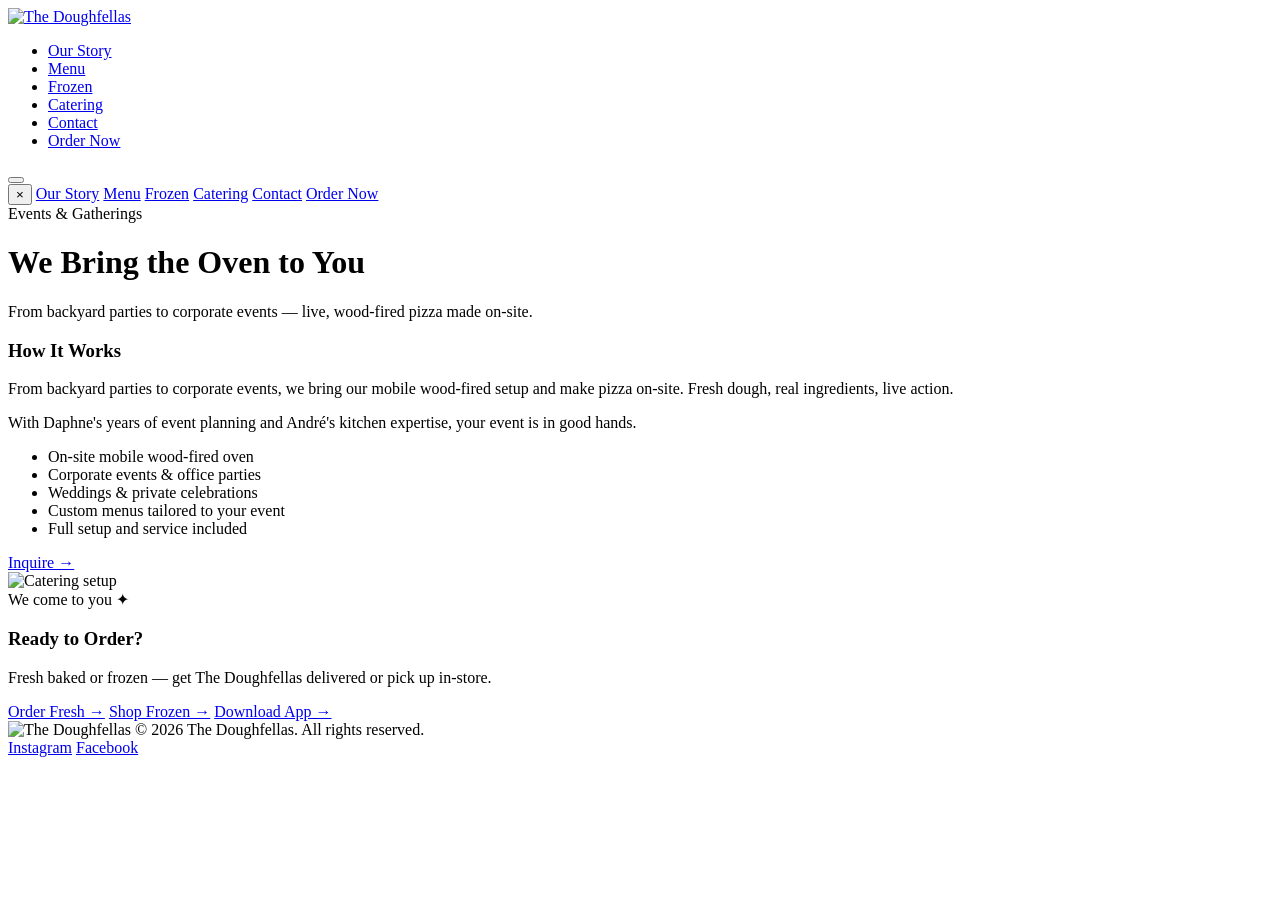
==== catering.html @ 970e0a29 "Add files via upload" ====
<!DOCTYPE html>
<html lang="en">
<head>
<meta charset="UTF-8">
<meta name="viewport" content="width=device-width, initial-scale=1.0">
<title>Catering | The Doughfellas</title>
<link href="https://fonts.googleapis.com/css2?family=Playfair+Display:ital,wght@0,400;0,500;0,600;0,700;0,800;0,900;1,400;1,500;1,600;1,700&family=Outfit:wght@200;300;400;500;600&family=Caveat:wght@400;500;600;700&family=Bebas+Neue&display=swap" rel="stylesheet">
<link rel="stylesheet" href="style.css">
</head>
<body class="subpage">
<!-- AMBIENT BACKGROUND LAYERS -->
<div class="ambient-canvas"></div>
<div class="ambient-vignette"></div>
<div class="page-grain"></div>

<!-- NAV -->
<nav id="nav" class="solid">
  <a href="index.html" class="nav-logo">
    <img src="https://static.wixstatic.com/media/4206cc_f640ffda021c457facb91af8ea67c948~mv2.png/v1/fill/w_400,h_222,al_c,q_85,usm_0.66_1.00_0.01,enc_avif,quality_auto/4206cc_f640ffda021c457facb91af8ea67c948~mv2.png" alt="The Doughfellas">
  </a>
  <ul class="nav-links">
    <li><a href="index.html#about">Our Story</a></li>
    <li><a href="menu.html">Menu</a></li>
    <li><a href="frozen.html">Frozen</a></li>
    <li><a href="catering.html" class="active">Catering</a></li>
    <li><a href="contact.html">Contact</a></li>
    <li><a href="https://direct.chownow.com/order/39523/locations" target="_blank" class="nav-order">Order Now</a></li>
  </ul>
  <button class="hamburger" id="hamburger" aria-label="Menu">
    <span></span><span></span><span></span>
  </button>
</nav>

<!-- MOBILE MENU -->
<div class="mobile-menu" id="mobileMenu">
  <button class="mobile-close" id="mobileClose">×</button>
  <a href="index.html#about">Our Story</a>
  <a href="menu.html">Menu</a>
  <a href="frozen.html">Frozen</a>
  <a href="catering.html" class="active">Catering</a>
  <a href="contact.html">Contact</a>
  <a href="https://direct.chownow.com/order/39523/locations" target="_blank">Order Now</a>
</div>


<div class="page-header reveal">
  <div class="section-label">Events & Gatherings</div>
  <h1>We Bring the <span class="italic">Oven</span> to You</h1>
  <p>From backyard parties to corporate events — live, wood-fired pizza made on-site.</p>
</div>
<!-- CATERING -->
<section class="catering section-glow" id="catering">
  <div class="catering-text reveal">
    
    <h3>How It <span class="italic">Works</span></h3>
    <p>From backyard parties to corporate events, we bring our mobile wood-fired setup and make pizza on-site. Fresh dough, real ingredients, live action.</p>
    <p>With Daphne's years of event planning and André's kitchen expertise, your event is in good hands.</p>
    <ul class="catering-list">
      <li>On-site mobile wood-fired oven</li>
      <li>Corporate events & office parties</li>
      <li>Weddings & private celebrations</li>
      <li>Custom menus tailored to your event</li>
      <li>Full setup and service included</li>
    </ul>
    <a href="https://www.thedoughfellas.com/catering" class="btn btn-flame" target="_blank" style="margin-top:1.5rem;">Inquire →</a>
  </div>
  <div class="catering-img reveal">
    <img src="https://static.wixstatic.com/media/4206cc_b29213c6a2f143898ef0ddeda1ab55da~mv2.png/v1/fill/w_700,h_880,al_c,q_90,enc_avif,quality_auto/4206cc_b29213c6a2f143898ef0ddeda1ab55da~mv2.png" alt="Catering setup">
    <div class="catering-img-tag">We come to you ✦</div>
  </div>
</section>


<!-- CTA BANNER -->
<div class="cta-banner reveal">
  <h3>Ready to <span class="italic">Order?</span></h3>
  <p>Fresh baked or frozen — get The Doughfellas delivered or pick up in-store.</p>
  <div class="btn-row">
    <a href="https://direct.chownow.com/order/39523/locations" target="_blank" class="btn btn-flame">Order Fresh →</a>
    <a href="https://www.thedoughfellas.com/online-ordering" target="_blank" class="btn btn-ghost">Shop Frozen →</a>
    <a href="https://apps.apple.com/us/app/the-doughfellas/id6503425966" target="_blank" class="btn btn-ghost">Download App →</a>
  </div>
</div>

<!-- FOOTER -->
<footer>
  <div class="footer-left">
    <img src="https://static.wixstatic.com/media/4206cc_f640ffda021c457facb91af8ea67c948~mv2.png/v1/fill/w_300,h_166,al_c,q_85,usm_0.66_1.00_0.01,enc_avif,quality_auto/4206cc_f640ffda021c457facb91af8ea67c948~mv2.png" alt="The Doughfellas">
    <span class="footer-copy">© 2026 The Doughfellas. All rights reserved.</span>
  </div>
  <div class="footer-socials">
    <a href="https://www.instagram.com/thedoughfellas/" target="_blank">Instagram</a>
    <a href="https://www.facebook.com/profile.php?id=100086340607032" target="_blank">Facebook</a>
  </div>
</footer>

<script>
  // Nav solid on scroll (subpages start solid)
  const nav = document.getElementById('nav');
  if (!document.body.classList.contains('subpage')) {
    window.addEventListener('scroll', () => {
      nav.classList.toggle('solid', window.scrollY > 80);
    });
  }

  // Mobile menu
  const hamburger = document.getElementById('hamburger');
  const mobileMenu = document.getElementById('mobileMenu');
  const mobileClose = document.getElementById('mobileClose');
  hamburger.addEventListener('click', () => mobileMenu.classList.add('open'));
  mobileClose.addEventListener('click', () => mobileMenu.classList.remove('open'));

  // Smooth scroll for anchor links
  document.querySelectorAll('a[href^="#"]').forEach(a => {
    a.addEventListener('click', e => {
      const t = document.querySelector(a.getAttribute('href'));
      if (t) {
        e.preventDefault();
        window.scrollTo({ top: t.getBoundingClientRect().top + window.scrollY - 72, behavior: 'smooth' });
      }
    });
  });

  // Scroll reveals
  const obs = new IntersectionObserver((entries) => {
    entries.forEach((entry, i) => {
      if (entry.isIntersecting) {
        setTimeout(() => entry.target.classList.add('visible'), i * 80);
        obs.unobserve(entry.target);
      }
    });
  }, { threshold: 0.08, rootMargin: '0px 0px -40px 0px' });
  document.querySelectorAll('.reveal').forEach(el => obs.observe(el));

  // Section glow observer
  const glowObs = new IntersectionObserver((entries) => {
    entries.forEach(entry => {
      if (entry.isIntersecting) entry.target.classList.add('in-view');
    });
  }, { threshold: 0.05, rootMargin: '0px 0px -10% 0px' });
  document.querySelectorAll('.section-glow').forEach(el => glowObs.observe(el));
</script>

</body>
</html>
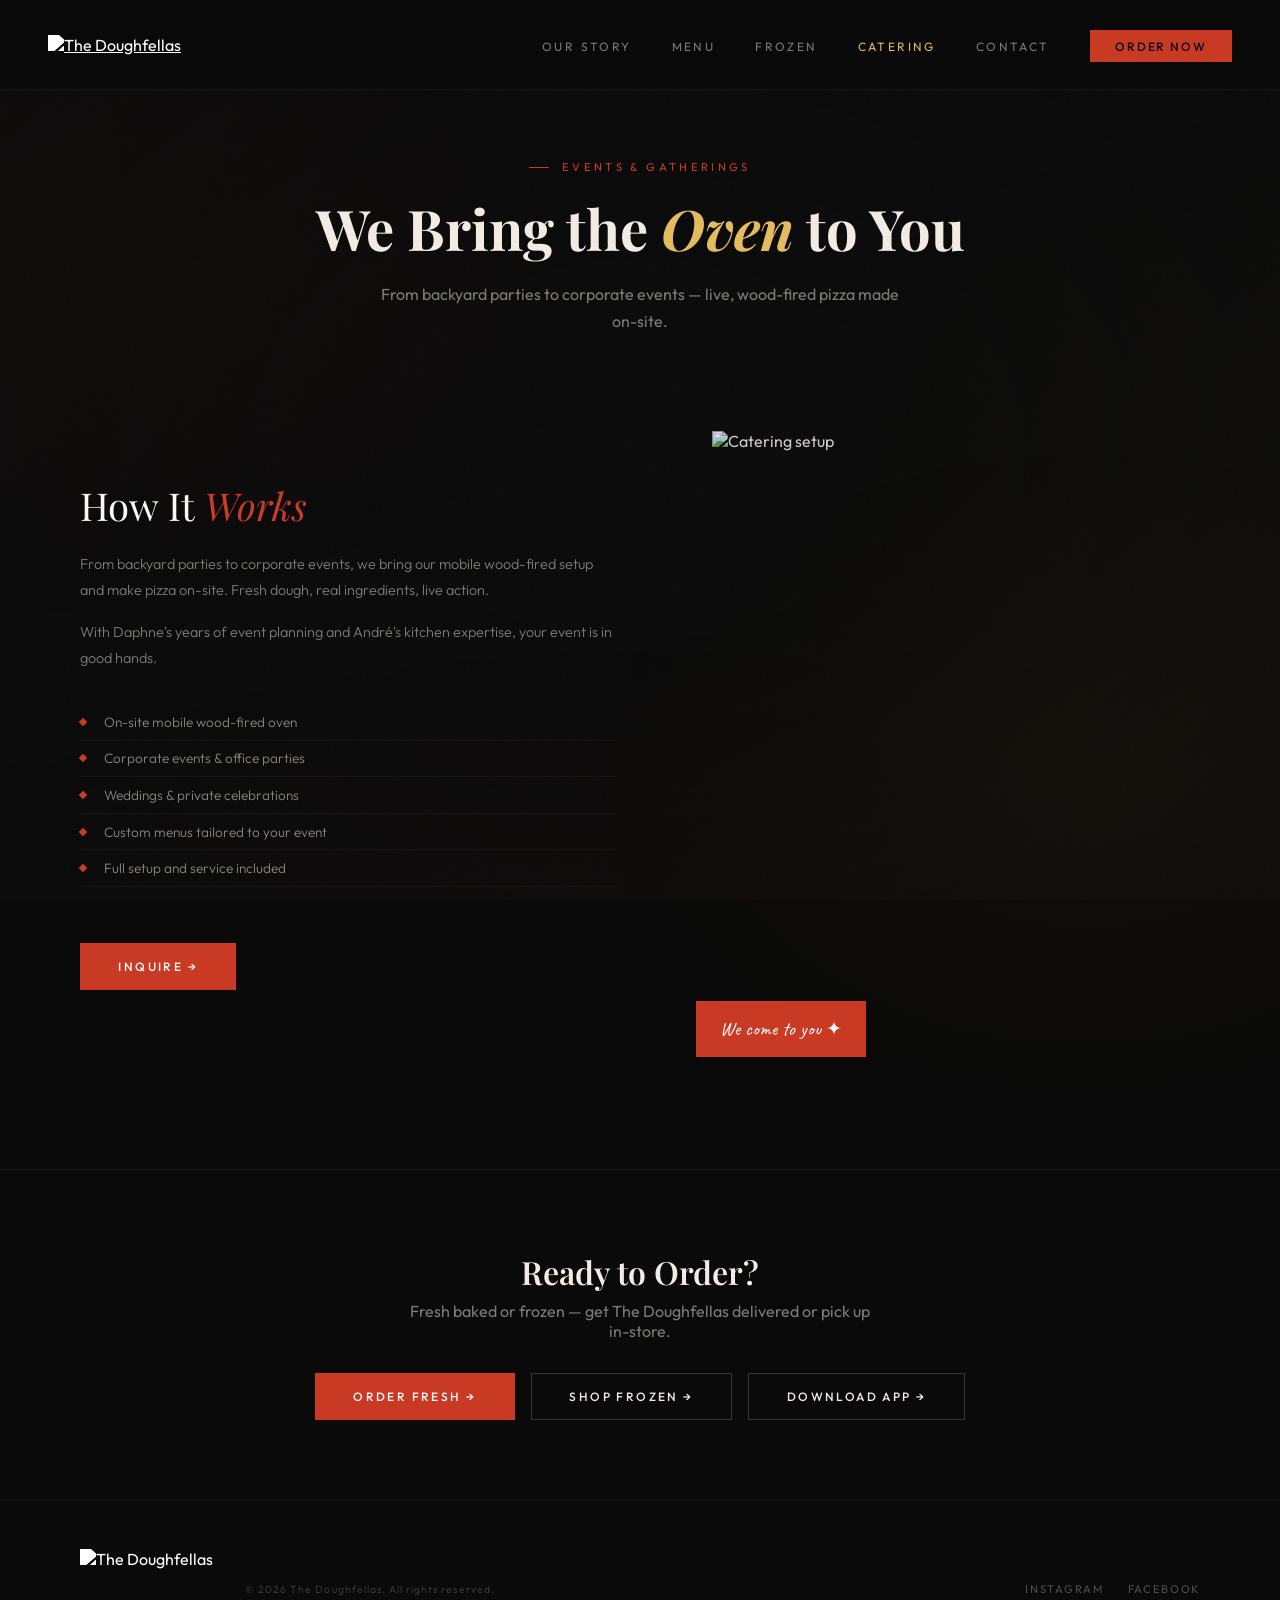
==== commit 39e324c6: "Add files via upload" ====
--- a/catering.html
+++ b/catering.html
@@ -2,8 +2,12 @@
 <html lang="en">
 <head>
 <meta charset="UTF-8">
+<meta name="description" content="Book The Doughfellas for your next event. Artisan Neapolitan pizza catering for corporate events, weddings, and private parties in South Florida.">
+<meta name="theme-color" content="#0a0a0a">
 <meta name="viewport" content="width=device-width, initial-scale=1.0">
 <title>Catering | The Doughfellas</title>
+<link rel="preconnect" href="https://fonts.googleapis.com">
+<link rel="preconnect" href="https://fonts.gstatic.com" crossorigin>
 <link href="https://fonts.googleapis.com/css2?family=Playfair+Display:ital,wght@0,400;0,500;0,600;0,700;0,800;0,900;1,400;1,500;1,600;1,700&family=Outfit:wght@200;300;400;500;600&family=Caveat:wght@400;500;600;700&family=Bebas+Neue&display=swap" rel="stylesheet">
 <link rel="stylesheet" href="style.css">
 </head>
@@ -85,7 +89,7 @@
 <!-- FOOTER -->
 <footer>
   <div class="footer-left">
-    <img src="https://static.wixstatic.com/media/4206cc_f640ffda021c457facb91af8ea67c948~mv2.png/v1/fill/w_300,h_166,al_c,q_85,usm_0.66_1.00_0.01,enc_avif,quality_auto/4206cc_f640ffda021c457facb91af8ea67c948~mv2.png" alt="The Doughfellas">
+    <img src="https://static.wixstatic.com/media/4206cc_f640ffda021c457facb91af8ea67c948~mv2.png/v1/fill/w_300,h_166,al_c,q_85,usm_0.66_1.00_0.01,enc_avif,quality_auto/4206cc_f640ffda021c457facb91af8ea67c948~mv2.png" alt="The Doughfellas" loading="lazy">
     <span class="footer-copy">© 2026 The Doughfellas. All rights reserved.</span>
   </div>
   <div class="footer-socials">
--- a/style.css
+++ b/style.css
@@ -0,0 +1,2027 @@
+  :root {
+    --black: #0A0A0A;
+    --dark: #111111;
+    --dark2: #1A1A1A;
+    --dark3: #222222;
+    --flame: #C93A25;
+    --flame-glow: #E04A32;
+    --gold: #C9993A;
+    --gold-light: #E4BC5E;
+    --cream: #F2ECE4;
+    --cream-dim: rgba(242,236,228,0.5);
+    --smoke: #888;
+    --white: #FAFAF8;
+  }
+
+  * { margin: 0; padding: 0; box-sizing: border-box; }
+  html { scroll-behavior: smooth; }
+
+  body {
+    font-family: 'Outfit', sans-serif;
+    background: var(--black);
+    color: var(--cream);
+    overflow-x: hidden;
+    -webkit-font-smoothing: antialiased;
+  }
+
+  /* ═══ AMBIENT GLOW SYSTEM ═══ */
+  /* Warm oven-light bleeds that give depth to the dark space */
+  .ambient-canvas {
+    position: fixed;
+    inset: 0;
+    z-index: 0;
+    pointer-events: none;
+    background:
+      radial-gradient(ellipse 50% 40% at 0% 30%, rgba(201,58,37,0.04) 0%, transparent 100%),
+      radial-gradient(ellipse 40% 50% at 100% 60%, rgba(201,153,58,0.03) 0%, transparent 100%),
+      radial-gradient(ellipse 60% 30% at 50% 100%, rgba(201,58,37,0.025) 0%, transparent 100%);
+  }
+
+  /* Per-section ambient glows */
+  .glow-wrap {
+    position: relative;
+    z-index: 1;
+  }
+
+  .section-glow {
+    position: relative;
+  }
+
+  .section-glow::after {
+    content: '';
+    position: absolute;
+    inset: 0;
+    pointer-events: none;
+    z-index: 0;
+    opacity: 0;
+    transition: opacity 1.5s ease;
+  }
+
+  .section-glow.in-view::after {
+    opacity: 1;
+  }
+
+  /* Each section gets a unique glow placement */
+  .about.section-glow::after {
+    background:
+      radial-gradient(ellipse 35% 60% at 90% 20%, rgba(201,58,37,0.05) 0%, transparent 100%),
+      radial-gradient(ellipse 25% 40% at 5% 80%, rgba(201,153,58,0.035) 0%, transparent 100%);
+  }
+
+  .ingredients.section-glow::after {
+    background:
+      radial-gradient(ellipse 40% 30% at 10% 50%, rgba(201,153,58,0.045) 0%, transparent 100%),
+      radial-gradient(ellipse 30% 50% at 95% 70%, rgba(201,58,37,0.03) 0%, transparent 100%);
+  }
+
+  .menu-section.section-glow::after {
+    background:
+      radial-gradient(ellipse 50% 35% at 80% 15%, rgba(201,58,37,0.04) 0%, transparent 100%),
+      radial-gradient(ellipse 30% 40% at 15% 85%, rgba(201,153,58,0.03) 0%, transparent 100%);
+  }
+
+  .order-section.section-glow::after {
+    background:
+      radial-gradient(ellipse 35% 50% at 50% 30%, rgba(201,58,37,0.05) 0%, transparent 100%);
+  }
+
+  .catering.section-glow::after {
+    background:
+      radial-gradient(ellipse 40% 45% at 85% 50%, rgba(201,153,58,0.04) 0%, transparent 100%);
+  }
+
+  .contact.section-glow::after {
+    background:
+      radial-gradient(ellipse 30% 40% at 20% 30%, rgba(201,58,37,0.035) 0%, transparent 100%),
+      radial-gradient(ellipse 25% 35% at 75% 70%, rgba(201,153,58,0.025) 0%, transparent 100%);
+  }
+
+  /* Subtle grain overlay across entire page */
+  .page-grain {
+    position: fixed;
+    inset: 0;
+    z-index: 999;
+    pointer-events: none;
+    opacity: 0.035;
+    background-image: url("data:image/svg+xml,%3Csvg viewBox='0 0 256 256' xmlns='http://www.w3.org/2000/svg'%3E%3Cfilter id='n'%3E%3CfeTurbulence type='fractalNoise' baseFrequency='0.9' numOctaves='4' stitchTiles='stitch'/%3E%3C/filter%3E%3Crect width='100%25' height='100%25' filter='url(%23n)' opacity='1'/%3E%3C/svg%3E");
+    background-repeat: repeat;
+    background-size: 200px 200px;
+  }
+
+  .section-glow > * {
+    position: relative;
+    z-index: 1;
+  }
+
+  /* Animated vignette that shifts subtly */
+  .ambient-vignette {
+    position: fixed;
+    inset: 0;
+    z-index: 0;
+    pointer-events: none;
+    background: radial-gradient(ellipse 70% 70% at 50% 50%, transparent 30%, rgba(10,10,10,0.5) 100%);
+    animation: vignetteShift 20s ease-in-out infinite alternate;
+  }
+
+  @keyframes vignetteShift {
+    0% {
+      background: radial-gradient(ellipse 70% 70% at 45% 45%, transparent 30%, rgba(10,10,10,0.5) 100%);
+    }
+    33% {
+      background: radial-gradient(ellipse 65% 75% at 55% 40%, transparent 30%, rgba(10,10,10,0.5) 100%);
+    }
+    66% {
+      background: radial-gradient(ellipse 75% 65% at 48% 55%, transparent 30%, rgba(10,10,10,0.5) 100%);
+    }
+    100% {
+      background: radial-gradient(ellipse 70% 70% at 52% 48%, transparent 30%, rgba(10,10,10,0.5) 100%);
+    }
+  }
+
+  ::selection { background: var(--flame); color: var(--white); }
+
+  /* ═══ NAV ═══ */
+  nav {
+    position: fixed;
+    top: 0; left: 0; right: 0;
+    z-index: 1000;
+    display: flex;
+    align-items: center;
+    justify-content: space-between;
+    padding: 0 3rem;
+    height: 110px;
+    background: transparent;
+    transition: all 0.5s cubic-bezier(0.16, 1, 0.3, 1);
+  }
+
+  nav.solid {
+    background: rgba(10,10,10,0.95);
+    backdrop-filter: blur(20px);
+    height: 90px;
+    border-bottom: 1px solid rgba(242,236,228,0.06);
+  }
+
+  .nav-logo img {
+    height: 140px;
+    transition: height 0.5s cubic-bezier(0.16, 1, 0.3, 1);
+    filter: brightness(0) invert(1);
+  }
+
+  nav.solid .nav-logo img { height: 75px; }
+
+  .nav-links {
+    display: flex;
+    gap: 2.5rem;
+    list-style: none;
+    align-items: center;
+  }
+
+  .nav-links a {
+    font-family: 'Outfit', sans-serif;
+    font-size: 0.75rem;
+    font-weight: 400;
+    color: var(--cream-dim);
+    text-decoration: none;
+    letter-spacing: 0.2em;
+    text-transform: uppercase;
+    transition: color 0.3s;
+  }
+
+  .nav-links a:hover { color: var(--flame); }
+
+  .nav-order {
+    font-size: 0.75rem !important;
+    font-weight: 500 !important;
+    color: var(--black) !important;
+    background: var(--flame);
+    padding: 0.55rem 1.6rem;
+    letter-spacing: 0.15em !important;
+    text-transform: uppercase;
+    transition: all 0.3s !important;
+  }
+
+  .nav-order:hover {
+    background: var(--flame-glow) !important;
+    color: var(--white) !important;
+    transform: translateY(-1px);
+  }
+
+  .hamburger {
+    display: none;
+    background: none;
+    border: none;
+    cursor: pointer;
+    width: 30px;
+    height: 20px;
+    position: relative;
+  }
+
+  .hamburger span {
+    position: absolute;
+    left: 0;
+    width: 100%;
+    height: 1.5px;
+    background: var(--cream);
+    transition: all 0.3s;
+  }
+
+  .hamburger span:nth-child(1) { top: 0; }
+  .hamburger span:nth-child(2) { top: 9px; }
+  .hamburger span:nth-child(3) { top: 18px; }
+
+  .mobile-menu {
+    display: none;
+    position: fixed;
+    inset: 0;
+    background: var(--black);
+    z-index: 999;
+    flex-direction: column;
+    align-items: center;
+    justify-content: center;
+    gap: 2.5rem;
+  }
+
+  .mobile-menu.open { display: flex; }
+
+  .mobile-menu a {
+    font-family: 'Playfair Display', serif;
+    font-size: 2rem;
+    color: var(--cream);
+    text-decoration: none;
+    font-weight: 400;
+    letter-spacing: 0.05em;
+    transition: color 0.3s;
+  }
+
+  .mobile-menu a:hover { color: var(--flame); }
+
+  .mobile-close {
+    position: absolute;
+    top: 2rem;
+    right: 2rem;
+    background: none;
+    border: none;
+    color: var(--cream);
+    font-size: 2rem;
+    cursor: pointer;
+    font-weight: 200;
+  }
+
+  /* ═══ HERO ═══ */
+  .hero {
+    position: relative;
+    height: 100vh;
+    min-height: 750px;
+    display: flex;
+    align-items: flex-end;
+    overflow: hidden;
+  }
+
+  .hero-bg {
+    position: absolute;
+    inset: 0;
+    background:
+      url('images/hero-bg.webp')
+      center center / cover no-repeat;
+  }
+
+  .hero-overlay {
+    position: absolute;
+    inset: 0;
+    /* Left-heavy gradient: opaque on left for text, transparent on right for pizza */
+    background:
+      linear-gradient(90deg,
+        rgba(10,10,10,0.92) 0%,
+        rgba(10,10,10,0.85) 25%,
+        rgba(10,10,10,0.55) 50%,
+        rgba(10,10,10,0.15) 75%,
+        rgba(10,10,10,0.05) 100%
+      ),
+      /* Bottom fade for clean transition to next section */
+      linear-gradient(180deg,
+        rgba(10,10,10,0.25) 0%,
+        transparent 15%,
+        transparent 75%,
+        rgba(10,10,10,0.95) 100%
+      ),
+      /* Top edge for nav readability */
+      linear-gradient(180deg,
+        rgba(10,10,10,0.5) 0%,
+        transparent 12%
+      );
+  }
+
+  .hero-grain {
+    position: absolute;
+    inset: 0;
+    opacity: 0.06;
+    background-image: url("data:image/svg+xml,%3Csvg viewBox='0 0 512 512' xmlns='http://www.w3.org/2000/svg'%3E%3Cfilter id='n'%3E%3CfeTurbulence type='fractalNoise' baseFrequency='0.75' numOctaves='4' stitchTiles='stitch'/%3E%3C/filter%3E%3Crect width='100%25' height='100%25' filter='url(%23n)' opacity='1'/%3E%3C/svg%3E");
+  }
+
+  .hero-content {
+    position: relative;
+    z-index: 2;
+    padding: 0 5rem 6rem;
+    max-width: 720px;
+    will-change: transform;
+  }
+
+  .hero-badge {
+    display: inline-flex;
+    align-items: center;
+    gap: 0.6rem;
+    font-size: 0.7rem;
+    font-weight: 400;
+    letter-spacing: 0.3em;
+    text-transform: uppercase;
+    color: var(--gold-light);
+    margin-bottom: 1.5rem;
+    opacity: 0;
+    animation: slideUp 1s ease 0.3s forwards;
+  }
+
+  .hero-badge::before {
+    content: '';
+    width: 30px;
+    height: 1px;
+    background: var(--gold);
+  }
+
+  .hero-title {
+    font-family: 'Playfair Display', serif;
+    font-size: clamp(3.5rem, 8vw, 7rem);
+    font-weight: 400;
+    line-height: 0.95;
+    color: var(--white);
+    margin-bottom: 1.5rem;
+    opacity: 0;
+    animation: slideUp 1s ease 0.5s forwards;
+    text-shadow: 0 2px 40px rgba(0,0,0,0.4);
+  }
+
+  .hero-title .italic {
+    font-style: italic;
+    font-weight: 500;
+    color: var(--flame);
+  }
+
+  .hero-title .thin {
+    font-family: 'Caveat', cursive;
+    font-weight: 500;
+    opacity: 0.85;
+    font-size: 0.5em;
+    display: block;
+    letter-spacing: 0.02em;
+    margin-top: 0.4rem;
+    color: var(--cream);
+    white-space: nowrap;
+  }
+
+  .hero-desc {
+    font-size: 1rem;
+    font-weight: 300;
+    color: var(--white);
+    max-width: 420px;
+    line-height: 1.7;
+    margin-bottom: 2.5rem;
+    opacity: 0;
+    animation: slideUp 1s ease 0.7s forwards;
+    text-shadow: 0 1px 20px rgba(0,0,0,0.3);
+  }
+
+  .hero-actions {
+    display: flex;
+    gap: 1rem;
+    align-items: center;
+    opacity: 0;
+    animation: slideUp 1s ease 0.9s forwards;
+  }
+
+  @keyframes slideUp {
+    from { opacity: 0; transform: translateY(25px); }
+    to { opacity: 1; transform: translateY(0); }
+  }
+
+  .btn {
+    font-family: 'Outfit', sans-serif;
+    font-size: 0.75rem;
+    font-weight: 500;
+    letter-spacing: 0.2em;
+    text-transform: uppercase;
+    padding: 1rem 2.4rem;
+    border: none;
+    cursor: pointer;
+    text-decoration: none;
+    display: inline-flex;
+    align-items: center;
+    gap: 0.6rem;
+    transition: all 0.4s cubic-bezier(0.16, 1, 0.3, 1);
+  }
+
+  .btn-flame {
+    background: var(--flame);
+    color: var(--white);
+  }
+
+  .btn-flame:hover {
+    background: var(--flame-glow);
+    transform: translateY(-2px);
+    box-shadow: 0 8px 30px rgba(232,67,42,0.3);
+  }
+
+  .btn-ghost {
+    background: transparent;
+    color: var(--cream);
+    border: 1px solid rgba(242,236,228,0.2);
+    padding: 0.95rem 2.35rem;
+  }
+
+  .btn-ghost:hover {
+    border-color: var(--cream);
+    transform: translateY(-2px);
+  }
+
+  .hero-scroll-indicator {
+    position: absolute;
+    right: 3rem;
+    bottom: 3rem;
+    z-index: 2;
+    writing-mode: vertical-rl;
+    font-size: 0.6rem;
+    letter-spacing: 0.3em;
+    text-transform: uppercase;
+    color: rgba(242,236,228,0.3);
+    display: flex;
+    align-items: center;
+    gap: 1rem;
+  }
+
+  .hero-scroll-indicator::after {
+    content: '';
+    width: 1px;
+    height: 50px;
+    background: linear-gradient(to bottom, var(--flame), transparent);
+    animation: scrollPulse 2s ease infinite;
+  }
+
+  @keyframes scrollPulse {
+    0%, 100% { opacity: 0.4; height: 50px; }
+    50% { opacity: 1; height: 60px; }
+  }
+
+  /* ═══ WOOD DIVIDER ═══ */
+  .wood-divider {
+    position: relative;
+    width: 100%;
+    overflow: hidden;
+    background: transparent;
+    line-height: 0;
+  }
+
+  .wood-plank {
+    position: relative;
+    width: 100%;
+    display: block;
+  }
+
+  .wood-plank img {
+    width: 100%;
+    height: auto;
+    display: block;
+  }
+
+  /* Ticker on the plank */
+  .wood-ticker {
+    position: absolute;
+    top: 0;
+    left: 0;
+    width: 100%;
+    height: 100%;
+    display: flex;
+    align-items: center;
+    overflow: hidden;
+    z-index: 2;
+  }
+
+  .wood-ticker-track {
+    display: flex;
+    align-items: center;
+    white-space: nowrap;
+    animation: woodTicker 40s linear infinite;
+  }
+
+  @keyframes woodTicker {
+    0% { transform: translateX(0); }
+    100% { transform: translateX(-50%); }
+  }
+
+  .wood-ticker-item {
+    display: flex;
+    align-items: center;
+    padding: 0 0.4rem;
+  }
+
+  .wood-ticker-text {
+    font-family: 'Playfair Display', serif;
+    font-size: 0.85rem;
+    font-weight: 600;
+    font-style: italic;
+    letter-spacing: 0.18em;
+    color: rgba(80,65,50,0.85);
+    text-shadow:
+      0 1px 2px rgba(255,255,255,0.25);
+    text-transform: uppercase;
+  }
+
+  /* ── Ornament separators ── */
+  .wood-ticker-ornament {
+    display: flex;
+    align-items: center;
+    justify-content: center;
+    margin: 0 1rem;
+    flex-shrink: 0;
+  }
+
+  .wood-ticker-ornament svg {
+    display: block;
+  }
+
+  @media (max-width: 768px) {
+    .wood-ticker-text {
+      font-size: 0.7rem;
+      letter-spacing: 0.12em;
+    }
+    .wood-ticker-ornament {
+      margin: 0 0.6rem;
+    }
+    .wood-ticker-ornament svg {
+      transform: scale(0.8);
+    }
+  }
+
+  /* ═══ ABOUT ═══ */
+  .about {
+    max-width: 1300px;
+    margin: 0 auto;
+    padding: 0 0 0;
+  }
+
+  /* HERO ROW — full-width image with overlaid text */
+  .about-hero {
+    position: relative;
+    width: 100vw;
+    margin-left: calc(-50vw + 50%);
+    min-height: 80vh;
+    display: flex;
+    align-items: center;
+    overflow: hidden;
+  }
+
+  .about-hero-bg {
+    position: absolute;
+    inset: 0;
+    z-index: 0;
+  }
+
+  .about-hero-bg img {
+    width: 100%;
+    height: 100%;
+    object-fit: cover;
+    object-position: center top;
+    filter: brightness(0.45) contrast(1.1);
+  }
+
+  .about-hero-overlay {
+    position: relative;
+    z-index: 2;
+    max-width: 1300px;
+    margin: 0 auto;
+    padding: 8rem 5rem;
+    width: 100%;
+    display: grid;
+    grid-template-columns: 1fr 1fr;
+    gap: 4rem;
+    align-items: center;
+  }
+
+  .about-hero-text {
+    padding-right: 2rem;
+  }
+
+  .about-hero-text .section-heading {
+    text-shadow: 0 2px 30px rgba(0,0,0,0.5);
+  }
+
+  .about-hero-text .about-copy-lead {
+    text-shadow: 0 1px 15px rgba(0,0,0,0.4);
+  }
+
+  .about-hero-text .about-text {
+    text-shadow: 0 1px 10px rgba(0,0,0,0.3);
+  }
+
+  .about-hero-year {
+    position: absolute;
+    top: 3rem;
+    right: 5rem;
+    background: var(--flame);
+    color: var(--white);
+    padding: 1rem 1.2rem;
+    font-family: 'Playfair Display', serif;
+    font-size: 1.8rem;
+    font-weight: 700;
+    line-height: 1;
+    writing-mode: vertical-rl;
+    text-orientation: mixed;
+    letter-spacing: 0.05em;
+    z-index: 3;
+  }
+
+  .about-row {
+    display: grid;
+    grid-template-columns: 1fr 1fr;
+    gap: 5rem;
+    align-items: center;
+    padding: 4rem 0;
+    max-width: 1300px;
+    margin: 0 auto;
+    padding-left: 5rem;
+    padding-right: 5rem;
+  }
+
+  .about-row + .about-row {
+    border-top: 1px solid rgba(242,236,228,0.06);
+  }
+
+  /* Text blocks */
+  .about-copy {
+    padding: 1rem 0;
+  }
+
+  .about-copy-lead {
+    font-family: 'Playfair Display', serif;
+    font-size: 1.6rem;
+    font-weight: 400;
+    line-height: 1.45;
+    color: var(--cream);
+    margin-bottom: 1.8rem;
+  }
+
+  .about-copy-lead .italic {
+    font-style: italic;
+    color: var(--gold-light);
+  }
+
+  /* Legacy image blocks (kept for fallback) */
+  .about-img-wrap {
+    position: relative;
+  }
+
+  .about-img-main {
+    width: 100%;
+    aspect-ratio: 4/3;
+    object-fit: cover;
+    display: block;
+    filter: brightness(0.95) contrast(1.05);
+    border-radius: 2px;
+  }
+
+  .about-year-tag {
+    position: absolute;
+    top: 2rem;
+    right: -2rem;
+    background: var(--flame);
+    color: var(--white);
+    padding: 1rem 1.2rem;
+    font-family: 'Playfair Display', serif;
+    font-size: 1.8rem;
+    font-weight: 700;
+    line-height: 1;
+    writing-mode: vertical-rl;
+    text-orientation: mixed;
+    letter-spacing: 0.05em;
+  }
+
+  /* Polaroid / memory album treatment */
+  .about-polaroid-wrap {
+    display: flex;
+    justify-content: center;
+    padding: 1.5rem 0;
+  }
+
+  .about-polaroid {
+    position: relative;
+    background: #F5F1EB;
+    padding: 14px 14px 50px 14px;
+    box-shadow:
+      0 2px 8px rgba(0,0,0,0.3),
+      0 15px 50px rgba(0,0,0,0.25);
+    transform: rotate(-1.5deg);
+    max-width: 95%;
+  }
+
+  .about-polaroid img {
+    width: 100%;
+    aspect-ratio: 16/10;
+    object-fit: cover;
+    display: block;
+    filter: saturate(0.9) contrast(1.02);
+  }
+
+  .about-polaroid-caption {
+    position: absolute;
+    bottom: 12px;
+    left: 16px;
+    right: 16px;
+    font-family: 'Caveat', cursive;
+    font-size: 1.1rem;
+    color: #3a3530;
+    text-align: center;
+  }
+
+  /* Tape strips */
+  .about-polaroid::before,
+  .about-polaroid::after {
+    content: '';
+    position: absolute;
+    width: 55px;
+    height: 20px;
+    background: rgba(230,220,200,0.55);
+    backdrop-filter: blur(1px);
+    z-index: 2;
+    border: 1px solid rgba(200,190,170,0.3);
+  }
+
+  .about-polaroid::before {
+    top: -8px;
+    left: 25px;
+    transform: rotate(-4deg);
+    background: linear-gradient(135deg, rgba(230,220,200,0.5) 0%, rgba(240,235,225,0.35) 100%);
+  }
+
+  .about-polaroid::after {
+    top: -6px;
+    right: 30px;
+    transform: rotate(3deg);
+    background: linear-gradient(135deg, rgba(240,235,225,0.35) 0%, rgba(230,220,200,0.5) 100%);
+  }
+
+  /* Pull quote between rows */
+  .about-pullquote {
+    padding: 4rem 5rem;
+    border-top: 1px solid rgba(242,236,228,0.06);
+    text-align: center;
+    max-width: 750px;
+    margin: 0 auto;
+  }
+
+  .about-pullquote p {
+    font-family: 'Caveat', cursive;
+    font-size: 1.55rem;
+    line-height: 1.6;
+    color: var(--gold-light);
+    font-style: italic;
+  }
+
+  .about-right {}
+
+  @media (max-width: 1024px) {
+    .about-hero-overlay { padding: 6rem 3rem; }
+    .about-row { gap: 3rem; padding-left: 3rem; padding-right: 3rem; }
+  }
+
+  @media (max-width: 768px) {
+    .about-hero { min-height: auto; }
+    .about-hero-overlay { grid-template-columns: 1fr; gap: 2rem; padding: 5rem 1.5rem; }
+    .about-hero-text { padding-right: 0; }
+    .about-hero-year { top: 1.5rem; right: 1.5rem; }
+    .about-row { grid-template-columns: 1fr; gap: 2rem; padding: 3rem 1.5rem; }
+    .about-row.row-text-right .about-polaroid-wrap { order: 1; }
+    .about-row.row-text-right .about-copy { order: 2; }
+    .about-year-tag { right: 0; }
+    .about-polaroid { max-width: 100%; }
+    .about-copy-lead { font-size: 1.3rem; }
+  }
+
+  .section-label {
+    font-size: 0.7rem;
+    font-weight: 400;
+    letter-spacing: 0.3em;
+    text-transform: uppercase;
+    color: var(--flame);
+    margin-bottom: 1rem;
+    display: flex;
+    align-items: center;
+    gap: 0.8rem;
+  }
+
+  .section-label::before {
+    content: '';
+    width: 20px;
+    height: 1px;
+    background: var(--flame);
+  }
+
+  .section-heading {
+    font-family: 'Playfair Display', serif;
+    font-size: clamp(2.2rem, 4vw, 3.5rem);
+    font-weight: 400;
+    line-height: 1.1;
+    color: var(--white);
+    margin-bottom: 2rem;
+  }
+
+  .section-heading .italic {
+    font-style: italic;
+    color: var(--gold-light);
+  }
+
+  .about-text {
+    font-size: 0.95rem;
+    font-weight: 300;
+    line-height: 1.85;
+    color: rgba(242,236,228,0.55);
+    margin-bottom: 1.5rem;
+  }
+
+  /* ═══ INGREDIENTS ═══ */
+  .ingredients {
+    padding: 8rem 5rem;
+    background: var(--dark);
+    position: relative;
+    overflow: hidden;
+  }
+
+  .ingredients::before {
+    content: 'INGREDIENTS';
+    position: absolute;
+    bottom: 2rem;
+    left: -2rem;
+    font-family: 'Playfair Display', serif;
+    font-size: 9rem;
+    font-weight: 900;
+    color: rgba(242,236,228,0.015);
+    line-height: 1;
+    pointer-events: none;
+    white-space: nowrap;
+  }
+
+  .ingredients-intro {
+    max-width: 1200px;
+    margin: 0 auto 4rem;
+  }
+
+  .ingredients-intro p {
+    font-size: 0.95rem;
+    font-weight: 300;
+    line-height: 1.85;
+    color: rgba(242,236,228,0.5);
+    margin-top: 1.2rem;
+    max-width: 600px;
+  }
+
+  .ingredients-grid {
+    display: grid;
+    grid-template-columns: repeat(3, 1fr);
+    gap: 1px;
+    max-width: 1200px;
+    margin: 0 auto;
+    background: rgba(242,236,228,0.06);
+  }
+
+  .ingredient-card {
+    background: var(--dark);
+    padding: 2.5rem;
+    transition: all 0.5s cubic-bezier(0.16, 1, 0.3, 1);
+    position: relative;
+  }
+
+  .ingredient-card::before {
+    content: '';
+    position: absolute;
+    top: 0; left: 0;
+    width: 0; height: 2px;
+    background: var(--flame);
+    transition: width 0.6s cubic-bezier(0.16, 1, 0.3, 1);
+  }
+
+  .ingredient-card:hover { background: var(--dark2); }
+  .ingredient-card:hover::before { width: 100%; }
+
+  .ingredient-emoji {
+    font-size: 2rem;
+    display: block;
+    margin-bottom: 1rem;
+  }
+
+  .ingredient-name {
+    font-family: 'Playfair Display', serif;
+    font-size: 1.2rem;
+    font-weight: 600;
+    color: var(--white);
+    margin-bottom: 0.2rem;
+  }
+
+  .ingredient-origin {
+    font-family: 'Caveat', cursive;
+    font-size: 0.95rem;
+    color: var(--flame);
+    margin-bottom: 0.8rem;
+  }
+
+  .ingredient-desc {
+    font-size: 0.8rem;
+    font-weight: 300;
+    line-height: 1.7;
+    color: rgba(242,236,228,0.4);
+  }
+
+  .ingredient-tag {
+    display: inline-block;
+    margin-top: 1rem;
+    font-size: 0.6rem;
+    font-weight: 500;
+    letter-spacing: 0.2em;
+    text-transform: uppercase;
+    padding: 0.25rem 0.6rem;
+    border: 1px solid rgba(242,236,228,0.1);
+    color: rgba(242,236,228,0.3);
+  }
+
+  .ingredient-tag.brazilian {
+    border-color: rgba(201,153,58,0.3);
+    color: var(--gold);
+  }
+
+  .ingredients-footer {
+    margin: 3rem auto 0;
+    padding-top: 2rem;
+    border-top: 1px solid rgba(242,236,228,0.06);
+    display: flex;
+    align-items: center;
+    gap: 2rem;
+    max-width: 1200px;
+  }
+
+  .ingredients-footer p {
+    font-size: 0.85rem;
+    font-weight: 300;
+    color: rgba(242,236,228,0.35);
+    font-style: italic;
+    line-height: 1.7;
+  }
+
+  .ingredients-footer .flame-mark {
+    font-family: 'Caveat', cursive;
+    font-size: 1.3rem;
+    color: var(--flame);
+    flex-shrink: 0;
+  }
+
+  @media (max-width: 1024px) {
+    .ingredients { padding: 5rem 3rem; }
+    .ingredients-grid { grid-template-columns: 1fr 1fr; }
+    .ingredients::before { font-size: 6rem; }
+  }
+
+  @media (max-width: 768px) {
+    .ingredients { padding: 4rem 1.5rem; }
+    .ingredients-grid { grid-template-columns: 1fr; }
+    .ingredients::before { display: none; }
+    .ingredient-card { padding: 2rem 1.5rem; }
+    .ingredients-footer { flex-direction: column; gap: 1rem; }
+  }
+
+  /* ═══ REVIEWS ═══ */
+  .reviews {
+    padding: 7rem 5rem;
+    max-width: 1300px;
+    margin: 0 auto;
+    position: relative;
+  }
+
+  .reviews-header {
+    display: flex;
+    align-items: flex-end;
+    justify-content: space-between;
+    margin-bottom: 4rem;
+    padding-bottom: 3rem;
+    border-bottom: 1px solid rgba(242,236,228,0.06);
+  }
+
+  .reviews-header-left {
+    display: flex;
+    flex-direction: column;
+    gap: 0.8rem;
+  }
+
+  .reviews-rating-badge {
+    display: flex;
+    align-items: baseline;
+    gap: 1rem;
+  }
+
+  .reviews-score {
+    font-family: 'Playfair Display', serif;
+    font-size: 5rem;
+    font-weight: 700;
+    line-height: 1;
+    color: var(--cream);
+    letter-spacing: -0.02em;
+  }
+
+  .reviews-score-meta {
+    display: flex;
+    flex-direction: column;
+    gap: 0.4rem;
+  }
+
+  .reviews-stars {
+    display: flex;
+    gap: 3px;
+    font-size: 1.2rem;
+    color: #F4B400;
+  }
+
+  .reviews-star-empty {
+    opacity: 0.25;
+  }
+
+  .reviews-count {
+    font-size: 0.75rem;
+    font-weight: 300;
+    letter-spacing: 0.15em;
+    text-transform: uppercase;
+    color: rgba(242,236,228,0.4);
+  }
+
+  .reviews-google-attr {
+    display: flex;
+    align-items: center;
+    gap: 0.5rem;
+    font-size: 0.7rem;
+    font-weight: 400;
+    letter-spacing: 0.2em;
+    text-transform: uppercase;
+    color: rgba(242,236,228,0.3);
+  }
+
+  .reviews-google-attr svg {
+    width: 16px;
+    height: 16px;
+  }
+
+  .reviews-grid {
+    display: grid;
+    grid-template-columns: 1fr 1fr 1fr;
+    gap: 2rem;
+  }
+
+  .review-card {
+    padding: 2.5rem;
+    background: rgba(242,236,228,0.02);
+    border: 1px solid rgba(242,236,228,0.05);
+    border-radius: 2px;
+    display: flex;
+    flex-direction: column;
+    gap: 1.5rem;
+    transition: border-color 0.4s ease;
+  }
+
+  .review-card:hover {
+    border-color: rgba(242,236,228,0.12);
+  }
+
+  .review-card-stars {
+    display: flex;
+    gap: 2px;
+    font-size: 0.85rem;
+    color: #F4B400;
+  }
+
+  .review-card-text {
+    font-size: 0.95rem;
+    font-weight: 300;
+    line-height: 1.8;
+    color: rgba(242,236,228,0.7);
+    font-style: italic;
+    flex: 1;
+  }
+
+  .review-card-author {
+    display: flex;
+    align-items: center;
+    gap: 0.8rem;
+    padding-top: 1rem;
+    border-top: 1px solid rgba(242,236,228,0.05);
+  }
+
+  .review-card-avatar {
+    width: 36px;
+    height: 36px;
+    border-radius: 50%;
+    background: var(--flame);
+    display: flex;
+    align-items: center;
+    justify-content: center;
+    font-family: 'Playfair Display', serif;
+    font-size: 0.85rem;
+    font-weight: 600;
+    color: var(--white);
+    flex-shrink: 0;
+  }
+
+  .review-card-name {
+    font-size: 0.8rem;
+    font-weight: 400;
+    color: var(--cream);
+    letter-spacing: 0.03em;
+  }
+
+  .review-card-source {
+    font-size: 0.65rem;
+    font-weight: 300;
+    letter-spacing: 0.15em;
+    text-transform: uppercase;
+    color: rgba(242,236,228,0.3);
+    margin-top: 2px;
+  }
+
+  .review-card-featured {
+    grid-column: span 2;
+  }
+
+  .review-card-featured .review-card-text {
+    font-size: 1.15rem;
+    line-height: 1.75;
+    color: rgba(242,236,228,0.8);
+  }
+
+  @media (max-width: 1024px) {
+    .reviews { padding: 5rem 3rem; }
+    .reviews-grid { grid-template-columns: 1fr 1fr; }
+    .review-card-featured { grid-column: span 2; }
+    .reviews-score { font-size: 4rem; }
+  }
+
+  @media (max-width: 768px) {
+    .reviews { padding: 4rem 1.5rem; }
+    .reviews-header { flex-direction: column; align-items: flex-start; gap: 1rem; }
+    .reviews-grid { grid-template-columns: 1fr; }
+    .review-card-featured { grid-column: span 1; }
+    .review-card-featured .review-card-text { font-size: 1rem; }
+    .reviews-score { font-size: 3.5rem; }
+  }
+
+  /* ═══ MENU ═══ */
+  .menu-section {
+    padding: 8rem 5rem;
+    background: var(--dark);
+    position: relative;
+  }
+
+  .menu-section::before {
+    content: 'MENU';
+    position: absolute;
+    top: 4rem;
+    right: 5rem;
+    font-family: 'Playfair Display', serif;
+    font-size: 12rem;
+    font-weight: 900;
+    color: rgba(242,236,228,0.02);
+    line-height: 1;
+    pointer-events: none;
+  }
+
+  .menu-header {
+    max-width: 1200px;
+    margin: 0 auto 4rem;
+    display: flex;
+    justify-content: space-between;
+    align-items: flex-end;
+  }
+
+  .menu-header-right {
+    text-align: right;
+  }
+
+  .menu-header-right p {
+    font-size: 0.85rem;
+    color: var(--smoke);
+    font-weight: 300;
+    font-style: italic;
+    max-width: 300px;
+  }
+
+  .menu-grid {
+    max-width: 1200px;
+    margin: 0 auto;
+    display: grid;
+    grid-template-columns: 1fr 1fr;
+    gap: 2rem 6rem;
+  }
+
+  .menu-category {
+    margin-bottom: 2rem;
+  }
+
+  .menu-cat-title {
+    font-family: 'Caveat', cursive;
+    font-size: 1.8rem;
+    color: var(--flame);
+    margin-bottom: 1.5rem;
+    padding-bottom: 0.8rem;
+    border-bottom: 1px solid rgba(232,67,42,0.2);
+  }
+
+  .menu-item {
+    padding: 0.9rem 0;
+    border-bottom: 1px solid rgba(242,236,228,0.04);
+    transition: all 0.3s;
+  }
+
+  .menu-item:hover {
+    padding-left: 0.5rem;
+    border-bottom-color: rgba(232,67,42,0.15);
+  }
+
+  .menu-item-top {
+    display: flex;
+    justify-content: space-between;
+    align-items: baseline;
+  }
+
+  .menu-item-name {
+    font-family: 'Playfair Display', serif;
+    font-size: 1.1rem;
+    font-weight: 500;
+    color: var(--cream);
+    display: flex;
+    align-items: center;
+    gap: 0.6rem;
+  }
+
+  .menu-badge {
+    font-family: 'Outfit', sans-serif;
+    font-size: 0.55rem;
+    font-weight: 500;
+    letter-spacing: 0.15em;
+    text-transform: uppercase;
+    background: var(--flame);
+    color: var(--white);
+    padding: 0.15rem 0.5rem;
+    vertical-align: middle;
+  }
+
+  .menu-badge.new {
+    background: var(--gold);
+    color: var(--black);
+  }
+
+  .menu-item-desc {
+    font-size: 0.8rem;
+    font-weight: 300;
+    color: rgba(242,236,228,0.35);
+    margin-top: 0.25rem;
+    line-height: 1.5;
+    font-style: italic;
+  }
+
+  .menu-note {
+    text-align: center;
+    margin-top: 3rem;
+    padding-top: 2rem;
+    border-top: 1px solid rgba(242,236,228,0.06);
+  }
+
+  .menu-note p {
+    font-size: 0.8rem;
+    color: var(--smoke);
+    font-weight: 300;
+    font-style: italic;
+    margin-bottom: 1.5rem;
+  }
+
+  /* ═══ FULL-WIDTH IMAGE BREAK ═══ */
+  .image-break {
+    position: relative;
+    height: 60vh;
+    min-height: 400px;
+    overflow: hidden;
+  }
+
+  .image-break img {
+    width: 100%;
+    height: 100%;
+    object-fit: cover;
+    display: block;
+  }
+
+  .image-break-overlay {
+    position: absolute;
+    inset: 0;
+    background: linear-gradient(180deg, var(--dark) 0%, transparent 18%, transparent 65%, rgba(30,26,22,0.4) 80%, rgba(30,26,22,0.75) 90%, var(--dark) 100%);
+  }
+
+  .image-break-text {
+    position: absolute;
+    bottom: 3rem;
+    left: 5rem;
+    z-index: 2;
+  }
+
+  .image-break-text .script {
+    font-family: 'Caveat', cursive;
+    font-size: 2.5rem;
+    color: var(--gold-light);
+  }
+
+  .image-break-text p {
+    font-size: 0.75rem;
+    letter-spacing: 0.3em;
+    text-transform: uppercase;
+    color: rgba(242,236,228,0.4);
+    margin-top: 0.3rem;
+  }
+
+  /* ═══ BUILD YOUR OWN ═══ */
+  .byo {
+    padding: 6rem 5rem;
+    max-width: 1200px;
+    margin: 0 auto;
+  }
+
+  .byo-inner {
+    border: 1px solid rgba(242,236,228,0.08);
+    padding: 4rem;
+    position: relative;
+    overflow: hidden;
+  }
+
+  .byo-inner::before {
+    content: '';
+    position: absolute;
+    top: 0; left: 0;
+    width: 4px;
+    height: 100%;
+    background: var(--flame);
+  }
+
+  .byo-top {
+    display: flex;
+    justify-content: space-between;
+    align-items: flex-start;
+    margin-bottom: 3rem;
+  }
+
+  .byo-heading {
+    font-family: 'Playfair Display', serif;
+    font-size: 2rem;
+    font-weight: 400;
+    color: var(--white);
+  }
+
+  .byo-heading .italic { font-style: italic; color: var(--flame); }
+
+  .byo-cols {
+    display: grid;
+    grid-template-columns: repeat(4, 1fr);
+    gap: 3rem;
+  }
+
+  .byo-col-title {
+    font-family: 'Caveat', cursive;
+    font-size: 1.3rem;
+    color: var(--gold-light);
+    margin-bottom: 1rem;
+    padding-bottom: 0.5rem;
+    border-bottom: 1px solid rgba(201,153,58,0.2);
+  }
+
+  .byo-col ul {
+    list-style: none;
+    font-size: 0.82rem;
+    font-weight: 300;
+    line-height: 2;
+    color: rgba(242,236,228,0.45);
+  }
+
+  /* ═══ DOUGH BAR ═══ */
+  .dough-bar {
+    max-width: 1200px;
+    margin: 0 auto 6rem;
+    padding: 0 5rem;
+  }
+
+  .dough-bar-inner {
+    display: flex;
+    align-items: center;
+    gap: 2.5rem;
+    background: var(--dark2);
+    padding: 2.5rem 3rem;
+    border-left: 3px solid var(--gold);
+  }
+
+  .dough-bar-icon {
+    font-size: 3.5rem;
+    flex-shrink: 0;
+  }
+
+  .dough-bar-inner h4 {
+    font-family: 'Playfair Display', serif;
+    font-size: 1.3rem;
+    font-weight: 500;
+    color: var(--gold-light);
+    margin-bottom: 0.3rem;
+  }
+
+  .dough-bar-inner p {
+    font-size: 0.85rem;
+    font-weight: 300;
+    color: rgba(242,236,228,0.45);
+    line-height: 1.7;
+  }
+
+  /* ═══ ORDER SECTION ═══ */
+  .order-section {
+    padding: 8rem 5rem;
+    background: var(--dark);
+    text-align: center;
+  }
+
+  .order-cards {
+    max-width: 1100px;
+    margin: 4rem auto 0;
+    display: grid;
+    grid-template-columns: repeat(3, 1fr);
+    gap: 1.5rem;
+  }
+
+  .order-card {
+    background: var(--dark2);
+    padding: 3rem 2rem;
+    text-align: center;
+    border: 1px solid rgba(242,236,228,0.04);
+    transition: all 0.5s cubic-bezier(0.16, 1, 0.3, 1);
+    position: relative;
+    overflow: hidden;
+  }
+
+  .order-card::after {
+    content: '';
+    position: absolute;
+    bottom: 0; left: 0; right: 0;
+    height: 2px;
+    background: var(--flame);
+    transform: scaleX(0);
+    transition: transform 0.5s cubic-bezier(0.16, 1, 0.3, 1);
+  }
+
+  .order-card:hover { transform: translateY(-6px); border-color: rgba(232,67,42,0.15); }
+  .order-card:hover::after { transform: scaleX(1); }
+
+  .order-card-icon {
+    font-size: 2.8rem;
+    display: block;
+    margin-bottom: 1.2rem;
+  }
+
+  .order-card h3 {
+    font-family: 'Playfair Display', serif;
+    font-size: 1.3rem;
+    font-weight: 500;
+    color: var(--white);
+    margin-bottom: 0.8rem;
+    letter-spacing: 0.03em;
+  }
+
+  .order-card p {
+    font-size: 0.82rem;
+    font-weight: 300;
+    color: rgba(242,236,228,0.4);
+    line-height: 1.7;
+    margin-bottom: 2rem;
+  }
+
+  .order-card .btn {
+    width: 100%;
+    justify-content: center;
+  }
+
+  /* ═══ CATERING ═══ */
+  .catering {
+    padding: 8rem 5rem;
+    max-width: 1300px;
+    margin: 0 auto;
+    display: grid;
+    grid-template-columns: 1.1fr 1fr;
+    gap: 6rem;
+    align-items: center;
+  }
+
+  .catering-text h3 {
+    font-family: 'Playfair Display', serif;
+    font-size: clamp(1.8rem, 3vw, 2.5rem);
+    font-weight: 400;
+    color: var(--white);
+    line-height: 1.2;
+    margin-bottom: 1.5rem;
+  }
+
+  .catering-text h3 .italic { font-style: italic; color: var(--flame); }
+
+  .catering-text p {
+    font-size: 0.9rem;
+    font-weight: 300;
+    color: rgba(242,236,228,0.5);
+    line-height: 1.8;
+    margin-bottom: 1rem;
+  }
+
+  .catering-list {
+    list-style: none;
+    margin: 2rem 0;
+  }
+
+  .catering-list li {
+    font-size: 0.85rem;
+    font-weight: 300;
+    color: rgba(242,236,228,0.55);
+    padding: 0.55rem 0 0.55rem 1.5rem;
+    position: relative;
+    border-bottom: 1px solid rgba(242,236,228,0.04);
+  }
+
+  .catering-list li::before {
+    content: '';
+    position: absolute;
+    left: 0;
+    top: 50%;
+    width: 6px;
+    height: 6px;
+    background: var(--flame);
+    transform: translateY(-50%) rotate(45deg);
+  }
+
+  .catering-img {
+    position: relative;
+  }
+
+  .catering-img img {
+    width: 100%;
+    aspect-ratio: 4/5;
+    object-fit: cover;
+    display: block;
+    filter: brightness(0.85) contrast(1.05);
+  }
+
+  .catering-img-tag {
+    position: absolute;
+    bottom: -1rem;
+    left: -1rem;
+    background: var(--flame);
+    padding: 1rem 1.5rem;
+    font-family: 'Caveat', cursive;
+    font-size: 1.2rem;
+    color: var(--white);
+  }
+
+  /* ═══ GALLERY ═══ */
+  .gallery {
+    padding: 6rem 0;
+    background: var(--dark);
+  }
+
+  .gallery-header {
+    padding: 0 5rem;
+    display: flex;
+    justify-content: space-between;
+    align-items: flex-end;
+    margin-bottom: 3rem;
+  }
+
+  .gallery-link {
+    font-size: 0.75rem;
+    letter-spacing: 0.2em;
+    text-transform: uppercase;
+    color: var(--flame);
+    text-decoration: none;
+    display: flex;
+    align-items: center;
+    gap: 0.5rem;
+    transition: gap 0.3s;
+  }
+
+  .gallery-link:hover { gap: 1rem; }
+
+  .gallery-scroll {
+    display: flex;
+    gap: 6px;
+    overflow-x: auto;
+    padding: 0 5rem 1rem;
+    scroll-snap-type: x mandatory;
+    scrollbar-width: none;
+    -ms-overflow-style: none;
+  }
+
+  .gallery-scroll::-webkit-scrollbar { display: none; }
+
+  .gallery-img-wrap {
+    flex: 0 0 auto;
+    scroll-snap-align: start;
+    position: relative;
+    overflow: hidden;
+    cursor: pointer;
+  }
+
+  .gallery-img-wrap img {
+    height: 350px;
+    width: auto;
+    display: block;
+    object-fit: cover;
+    transition: transform 0.6s cubic-bezier(0.16, 1, 0.3, 1);
+    filter: brightness(0.8) contrast(1.05);
+  }
+
+  .gallery-img-wrap:hover img { transform: scale(1.05); filter: brightness(0.95); }
+
+  .gallery-img-caption {
+    position: absolute;
+    bottom: 0; left: 0; right: 0;
+    padding: 1.5rem 1rem 1rem;
+    background: linear-gradient(transparent, rgba(10,10,10,0.8));
+    font-family: 'Caveat', cursive;
+    font-size: 1rem;
+    color: rgba(242,236,228,0.7);
+    opacity: 0;
+    transition: opacity 0.4s;
+  }
+
+  .gallery-img-wrap:hover .gallery-img-caption { opacity: 1; }
+
+  /* ═══ CONTACT ═══ */
+  .contact {
+    padding: 8rem 5rem;
+    max-width: 1200px;
+    margin: 0 auto;
+  }
+
+  .contact-grid {
+    display: grid;
+    grid-template-columns: 1.5fr 1fr 1fr;
+    gap: 4rem;
+    margin-top: 4rem;
+  }
+
+  .contact-main {}
+
+  .contact-main h3 {
+    font-family: 'Playfair Display', serif;
+    font-size: 1.6rem;
+    font-weight: 400;
+    color: var(--white);
+    margin-bottom: 1.5rem;
+  }
+
+  .contact-main p {
+    font-size: 0.9rem;
+    font-weight: 300;
+    color: rgba(242,236,228,0.5);
+    line-height: 1.8;
+  }
+
+  .contact-main a {
+    color: var(--flame);
+    text-decoration: none;
+    transition: color 0.3s;
+  }
+
+  .contact-main a:hover { color: var(--flame-glow); }
+
+  .contact-block h4 {
+    font-family: 'Outfit', sans-serif;
+    font-size: 0.7rem;
+    font-weight: 500;
+    letter-spacing: 0.25em;
+    text-transform: uppercase;
+    color: var(--flame);
+    margin-bottom: 1.2rem;
+    padding-bottom: 0.6rem;
+    border-bottom: 1px solid rgba(232,67,42,0.2);
+  }
+
+  .contact-block p, .contact-block a {
+    font-size: 0.85rem;
+    font-weight: 300;
+    color: rgba(242,236,228,0.5);
+    line-height: 2;
+    text-decoration: none;
+  }
+
+  .contact-block a:hover { color: var(--cream); }
+
+  .hours-closed { opacity: 0.3; }
+
+  /* ═══ FOOTER ═══ */
+  footer {
+    padding: 3rem 5rem;
+    border-top: 1px solid rgba(242,236,228,0.06);
+    display: flex;
+    justify-content: space-between;
+    align-items: center;
+  }
+
+  .footer-left {
+    display: flex;
+    align-items: center;
+    gap: 2rem;
+  }
+
+  .footer-left img { height: 80px; filter: brightness(0) invert(1); }
+
+  .footer-copy {
+    font-size: 0.65rem;
+    color: rgba(242,236,228,0.2);
+    letter-spacing: 0.1em;
+  }
+
+  .footer-socials {
+    display: flex;
+    gap: 1.5rem;
+  }
+
+  .footer-socials a {
+    font-size: 0.7rem;
+    letter-spacing: 0.15em;
+    text-transform: uppercase;
+    color: rgba(242,236,228,0.3);
+    text-decoration: none;
+    transition: color 0.3s;
+  }
+
+  .footer-socials a:hover { color: var(--flame); }
+
+  /* ═══ FROZEN BANNER ═══ */
+  .frozen-strip {
+    padding: 5rem;
+    background:
+      linear-gradient(135deg, var(--dark2) 0%, rgba(232,67,42,0.15) 100%);
+    display: flex;
+    align-items: center;
+    justify-content: center;
+    gap: 4rem;
+    text-align: center;
+    border-top: 1px solid rgba(232,67,42,0.1);
+    border-bottom: 1px solid rgba(232,67,42,0.1);
+  }
+
+  .frozen-text h3 {
+    font-family: 'Playfair Display', serif;
+    font-size: 2rem;
+    font-weight: 400;
+    color: var(--white);
+    margin-bottom: 0.5rem;
+  }
+
+  .frozen-text h3 .italic { font-style: italic; color: var(--flame); }
+
+  .frozen-text p {
+    font-size: 0.85rem;
+    font-weight: 300;
+    color: rgba(242,236,228,0.45);
+    margin-bottom: 1.5rem;
+    max-width: 450px;
+  }
+
+  /* ═══ SCROLL ANIMATIONS ═══ */
+  .reveal {
+    opacity: 0;
+    transform: translateY(30px);
+    transition: opacity 0.8s ease, transform 0.8s cubic-bezier(0.16, 1, 0.3, 1);
+  }
+
+  .reveal.visible {
+    opacity: 1;
+    transform: translateY(0);
+  }
+
+  /* ═══ RESPONSIVE ═══ */
+  @media (max-width: 1024px) {
+    .catering { grid-template-columns: 1fr; gap: 3rem; padding: 5rem 3rem; }
+    .menu-section { padding: 5rem 3rem; }
+    .menu-grid { grid-template-columns: 1fr; gap: 1rem; }
+    .menu-section::before { font-size: 8rem; right: 2rem; }
+    .order-cards { grid-template-columns: 1fr; max-width: 400px; margin-left: auto; margin-right: auto; }
+    .contact-grid { grid-template-columns: 1fr; gap: 2rem; }
+    .frozen-strip { flex-direction: column; gap: 2rem; padding: 4rem 3rem; }
+    .hero-content { padding: 0 3rem 5rem; }
+    .byo { padding: 4rem 3rem; }
+    .byo-inner { padding: 2.5rem; }
+    .byo-cols { grid-template-columns: 1fr 1fr; gap: 2rem; }
+    .gallery-header { padding: 0 3rem; }
+    .gallery-scroll { padding: 0 3rem 1rem; }
+    .dough-bar { padding: 0 3rem; }
+    footer { padding: 2rem 3rem; }
+    .contact { padding: 5rem 3rem; }
+    .order-section { padding: 5rem 3rem; }
+    .image-break-text { left: 3rem; }
+  }
+
+  @media (max-width: 768px) {
+    nav { padding: 0 1.5rem; }
+    .nav-links { display: none; }
+    .hamburger { display: block; }
+    .hero-content { padding: 0 1.5rem 4rem; }
+    .hero-scroll-indicator { display: none; }
+    .hero-overlay {
+      background:
+        linear-gradient(180deg,
+          rgba(10,10,10,0.6) 0%,
+          rgba(10,10,10,0.4) 30%,
+          rgba(10,10,10,0.6) 60%,
+          rgba(10,10,10,0.95) 100%
+        ) !important;
+    }
+
+    .menu-section { padding: 4rem 1.5rem; }
+    .menu-section::before { display: none; }
+    .menu-header { flex-direction: column; gap: 1rem; align-items: flex-start; }
+    .menu-header-right { text-align: left; }
+    .byo { padding: 3rem 1.5rem; }
+    .byo-inner { padding: 2rem 1.5rem; }
+    .byo-cols { grid-template-columns: 1fr 1fr; gap: 1.5rem; }
+    .byo-top { flex-direction: column; gap: 1rem; }
+    .dough-bar { padding: 0 1.5rem; }
+    .dough-bar-inner { flex-direction: column; text-align: center; padding: 2rem; }
+    .order-section { padding: 4rem 1.5rem; }
+    .catering { padding: 4rem 1.5rem; }
+    .gallery-header { padding: 0 1.5rem; flex-direction: column; gap: 1rem; align-items: flex-start; }
+    .gallery-scroll { padding: 0 1.5rem 1rem; }
+    .gallery-img-wrap img { height: 260px; }
+    .contact { padding: 4rem 1.5rem; }
+    .frozen-strip { padding: 3rem 1.5rem; }
+    footer { padding: 2rem 1.5rem; flex-direction: column; gap: 1.5rem; text-align: center; }
+    .image-break-text { left: 1.5rem; bottom: 2rem; }
+    .image-break-text .script { font-size: 1.8rem; }
+  }
+
+  /* ═══ SUB-PAGE HEADER ═══ */
+  .page-header {
+    padding: 10rem 5rem 4rem;
+    text-align: center;
+    position: relative;
+    z-index: 1;
+  }
+  .page-header .section-label {
+    justify-content: center;
+  }
+  .page-header h1 {
+    font-family: 'Playfair Display', serif;
+    font-size: 3.5rem;
+    font-weight: 700;
+    color: var(--cream);
+    margin-top: 0.5rem;
+  }
+  .page-header h1 .italic {
+    font-style: italic;
+    color: var(--gold-light);
+  }
+  .page-header p {
+    margin-top: 1rem;
+    color: var(--cream-dim);
+    max-width: 540px;
+    margin-left: auto;
+    margin-right: auto;
+    line-height: 1.7;
+  }
+  @media (max-width: 768px) {
+    .page-header { padding: 8rem 1.5rem 3rem; }
+    .page-header h1 { font-size: 2.4rem; }
+  }
+
+  /* ═══ CTA BANNER (subpages) ═══ */
+  .cta-banner {
+    padding: 5rem;
+    text-align: center;
+    position: relative;
+    z-index: 1;
+    border-top: 1px solid rgba(242,236,228,0.06);
+  }
+  .cta-banner h3 {
+    font-family: 'Playfair Display', serif;
+    font-size: 2rem;
+    font-weight: 600;
+    color: var(--cream);
+    margin-bottom: 0.5rem;
+  }
+  .cta-banner p {
+    color: var(--cream-dim);
+    margin-bottom: 2rem;
+    max-width: 480px;
+    margin-left: auto;
+    margin-right: auto;
+  }
+  .cta-banner .btn-row {
+    display: flex;
+    gap: 1rem;
+    justify-content: center;
+    flex-wrap: wrap;
+  }
+  @media (max-width: 768px) {
+    .cta-banner { padding: 4rem 1.5rem; }
+    .cta-banner h3 { font-size: 1.6rem; }
+  }
+
+  /* ═══ FROZEN PAGE ═══ */
+  .frozen-hero {
+    padding: 4rem 5rem 6rem;
+    max-width: 1200px;
+    margin: 0 auto;
+    position: relative;
+    z-index: 1;
+  }
+  .frozen-hero-grid {
+    display: grid;
+    grid-template-columns: 1fr 1fr;
+    gap: 4rem;
+    align-items: center;
+  }
+  .frozen-hero-text h3 {
+    font-family: 'Playfair Display', serif;
+    font-size: 2rem;
+    font-weight: 600;
+    color: var(--cream);
+    margin-bottom: 1rem;
+  }
+  .frozen-hero-text p {
+    color: var(--cream-dim);
+    line-height: 1.8;
+    margin-bottom: 1rem;
+  }
+  .frozen-features {
+    display: grid;
+    grid-template-columns: 1fr 1fr;
+    gap: 2rem;
+    padding: 4rem 5rem;
+    max-width: 1200px;
+    margin: 0 auto;
+    position: relative;
+    z-index: 1;
+  }
+  .frozen-feature {
+    padding: 2rem;
+    background: rgba(255,255,255,0.02);
+    border: 1px solid rgba(242,236,228,0.06);
+    border-radius: 12px;
+  }
+  .frozen-feature h4 {
+    font-family: 'Playfair Display', serif;
+    font-size: 1.2rem;
+    color: var(--cream);
+    margin-bottom: 0.5rem;
+  }
+  .frozen-feature p {
+    color: var(--cream-dim);
+    font-size: 0.9rem;
+    line-height: 1.7;
+  }
+  @media (max-width: 768px) {
+    .frozen-hero { padding: 2rem 1.5rem 3rem; }
+    .frozen-hero-grid { grid-template-columns: 1fr; gap: 2rem; }
+    .frozen-features { grid-template-columns: 1fr; padding: 2rem 1.5rem; }
+  }
+
+  /* Ensure subpage sections don't need #id scroll offsets */
+  .subpage .menu-section,
+  .subpage .catering,
+  .subpage .contact { padding-top: 2rem; }
+  .subpage .nav-links a.active,
+  .subpage .mobile-menu a.active {
+    color: var(--gold-light);
+  }
+
+  /* ═══ EXTRA SMALL SCREENS (≤480px) ═══ */
+  @media (max-width: 480px) {
+    .hero-actions { flex-wrap: wrap; }
+    .hero-actions .btn { width: 100%; justify-content: center; }
+    .hero-title { font-size: clamp(2.5rem, 10vw, 3.5rem); }
+    .hero-desc { font-size: 0.9rem; }
+    .byo-cols { grid-template-columns: 1fr; }
+    .section-heading { font-size: 1.8rem; }
+    .about-copy-lead { font-size: 1.1rem; }
+    .reviews-score { font-size: 3rem; }
+    .review-card-featured { grid-column: span 1; }
+    .ingredients-grid { grid-template-columns: 1fr; }
+    .cta-banner .btn-row { flex-direction: column; align-items: center; }
+    .cta-banner .btn-row .btn { width: 100%; max-width: 280px; justify-content: center; }
+    .frozen-feature { padding: 1.5rem; }
+    .contact-info-card { padding: 1.5rem; }
+  }
+
+  /* ═══ TOUCH TARGETS & ACCESSIBILITY ═══ */
+  @media (pointer: coarse) {
+    .btn { min-height: 44px; }
+    .nav-links a { padding: 0.5rem 0; }
+    .menu-item { padding: 1.2rem 0; }
+    .mobile-menu a { min-height: 44px; display: flex; align-items: center; }
+  }
